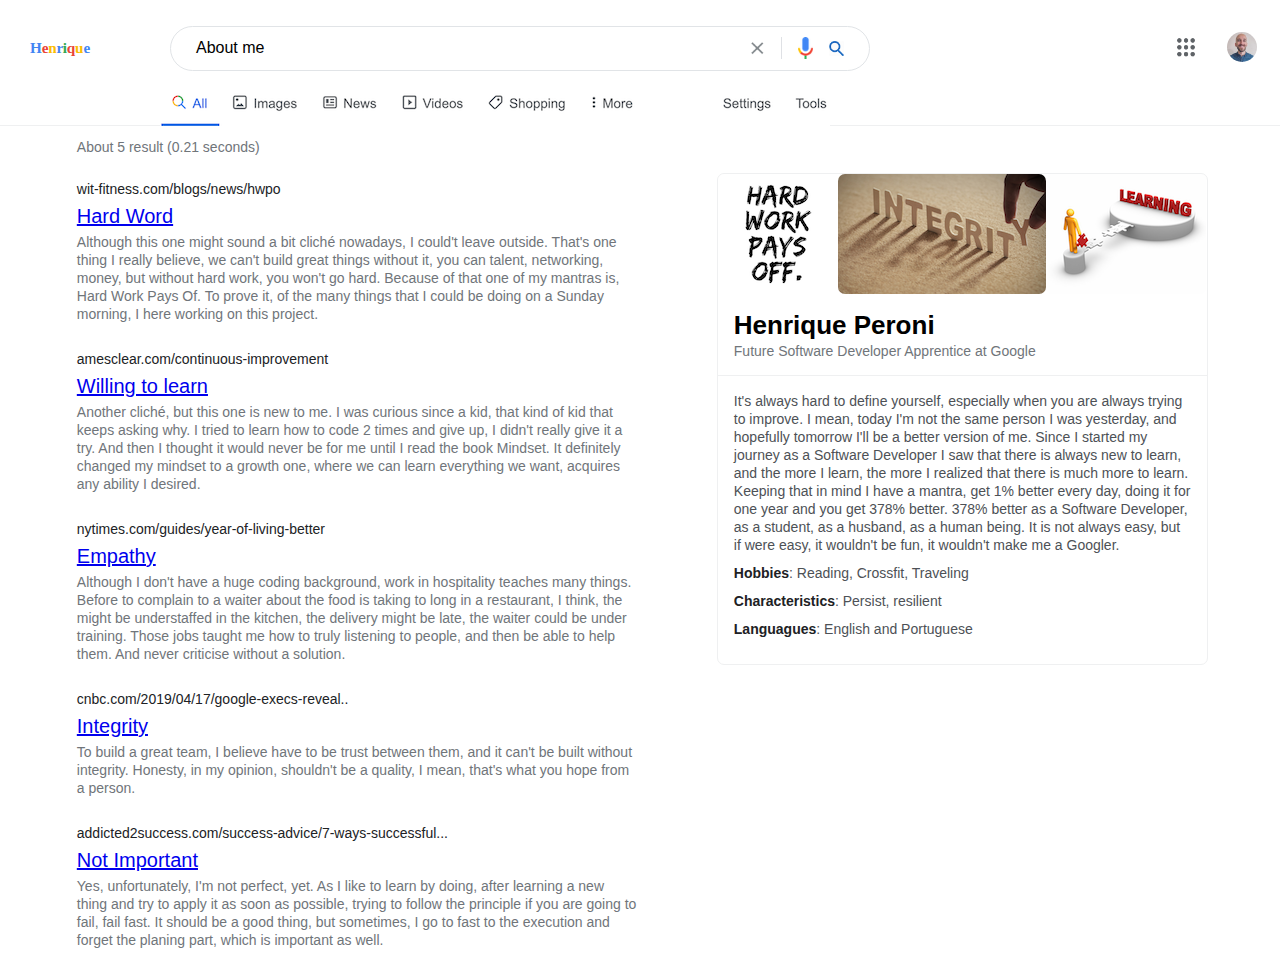
==== about.html @ b50f5744 "Create images.html and add initial content" ====
<!DOCTYPE html>
<html lang="en">
<head>
    <meta charset="UTF-8">
    <meta name="viewport" content="width=device-width, initial-scale=1.0">
    <meta http-equiv="X-UA-Compatible" content="ie=edge">
    <meta name="description" content="A website to show my coding abilities and creativity">
    <link rel="stylesheet" href="assets/css/style.css" type="text/css">
    <link rel="preconnect" href="https://fonts.gstatic.com">
    <link href="https://fonts.googleapis.com/css2?family=Roboto:wght@400;500;600;700&display=swap" rel="stylesheet">
    <link rel="stylesheet" href="https://cdnjs.cloudflare.com/ajax/libs/font-awesome/5.15.1/css/all.min.css"  integrity="sha512-+4zCK9k+qNFUR5X+cKL9EIR+ZOhtIloNl9GIKS57V1MyNsYpYcUrUeQc9vNfzsWfV28IaLL3i96P9sdNyeRssA==" crossorigin="anonymous" type="text/css" />
    <title>Google CV</title>
</head>
<body>

    <header>

        <!-- Navbar displayed in large screens -->
        <div class="container-navbar display-none-s">
            <a href="index.html">
                <h3>
                    <span class="blue-letter">H</span>
                    <span class="red-letter">e</span>
                    <span class="yellow-letter">n</span>
                    <span class="blue-letter">r</span>
                    <span class="green-letter">i</span>
                    <span class="red-letter">q</span>
                    <span class="yellow-letter">u</span>
                    <span class="blue-letter">e</span>
                </h3>
            </a>
            <div class="fake-input">
                <p>About me</p>
                <div class="input-icons">
                    <img src="assets/media/clear.png" alt="Clear icon">
                    <img class="bar" src="assets/media/bar.png" alt="Bar icon">
                    <img src="assets/media/microphone.png" alt="Microphone icon">
                    <img src="assets/media/magnifying.glass.png" alt="Magnifying glass icon">
                </div>
            </div>
            <ul>
                <li class="image-list"><a><img class="app-image" src="assets/media/apps.png" alt="Apps icon"></a></li>
                <li class="image-list"><a><img class="profile-image" src="assets/media/profile.png" alt="Profile picture"></a></li>
            </ul>
        </div>

        <!-- Navbar displayed in small screens -->
        <div class="container-navbar display-none-m">
            <div class="burguer">
                <div></div>
                <div></div>
                <div></div>
            </div>
            <a href="index.html">
                <h3>
                    <span class="blue-letter">H</span>
                    <span class="red-letter">e</span>
                    <span class="yellow-letter">n</span>
                    <span class="blue-letter">r</span>
                    <span class="green-letter">i</span>
                    <span class="red-letter">q</span>
                    <span class="yellow-letter">u</span>
                    <span class="blue-letter">e</span>
                </h3>
            </a>
            <ul>
                <li class="image-list display-none-s"><a><img class="app-image display-none-s" src="assets/media/apps.png" alt="Apps icon"></a></li>
                <li class="image-list"><a><img class="profile-image" src="assets/media/profile.png" alt="Profile picture"></a></li>
            </ul>

            <div class="fake-input display-none-s">
                <p>About me</p>
                <div class="input-icons">
                    <img src="assets/media/clear.png" alt="Clear icon">
                    <img class="bar" src="assets/media/bar.png" alt="Bar icon">
                    <img src="assets/media/microphone.png" alt="Microphone icon">
                    <img src="assets/media/magnifying.glass.png" alt="Magnifying glass icon">
                </div>
            </div>
        </div>

        <!-- Navbar displayed in small screens -->
        <div class="fake-input display-none-m">
            <div class="input-icons">
                <img src="assets/media/magnifying.glass.png" alt="Magnifying glass icon">
                <p>About me</p>
            </div>
            <div class="input-icons">
                <img src="assets/media/clear.png" alt="Clear icon">
            </div>
        </div>

        <div class="ruler">
            <img class="display-none-s" src="assets/media/results-option.png" alt="">
            <div class="search-items display-none-m">
                <p>All</p>
                <p>Shopping</p>
                <p>Maps</p>
                <p>Images</p>
                <p>Videos</p>
                <p>News</p>
            </div>
        </div>

        <!-- Side navbar small screens -->
        <div class="slider">
            <nav class="navbar">
                <ul>
                    <li>
                        <a href="index.html">
                            <h3>
                                <span class="blue-letter">H</span>
                                <span class="red-letter">e</span>
                                <span class="yellow-letter">n</span>
                                <span class="blue-letter">r</span>
                                <span class="green-letter">i</span>
                                <span class="red-letter">q</span>
                                <span class="yellow-letter">u</span>
                                <span class="blue-letter">e</span>
                            </h3>
                    </a>
                    </li>
                    <li>
                        <button>
                            <img class="google-icon" src="assets/media/icons/google-icon.svg" alt="Profile Image">
                            Get the app</button>
                    </li>
                    <li><a href="index.html"><i class="fas fa-home"></i>Home</a></li>
                    <li><a href="https://myactivity.google.com/item?utm_source=google&hl=en-IE&sa=X&ved=0ahUKEwi1rImujOzuAhUAQhUIHfltCUoQsLsECAY&pli=1&restrict=search"><i class="fas fa-history"></i>Search History</a></li>
                    <li><a href="https://www.google.com/save?hl=en-IE&sa=X&ved=0ahUKEwi1rImujOzuAhUAQhUIHfltCUoQnpcCCAc"><i class="fas fa-bookmark"></i>Collections</a></li>
                    <li><a href="https://www.google.com/preferences?hl=en-IE&sa=X&ved=0ahUKEwiiy6bXqezuAhUIUhUIHQnzAp0Qn5cCCAg"><i class="fas fa-cog"></i>Settings</a></li>
                    <li><a href="https://myactivity.google.com/privacyadvisor/search?utm_source=googlemenu&sa=X&ved=0ahUKEwiiy6bXqezuAhUIUhUIHQnzAp0Qp9gDCAk&pli=1"><i class="fas fa-user-shield"></i>Your data in Search</a></li>
                    <li><a href="https://www.google.com/safesearch?hl=en-IE&prev=https://www.google.com/&sa=X&ved=0ahUKEwjfjILjqezuAhVSRxUIHUwzCxQQkqkxCAo"><i class="fas fa-eye-slash"></i>Hide explicit results</a></li>
                    <li><a href="https://www.google.com/search/howsearchworks/"><i class="fas fa-search"></i>How Search workd</a></li>
                    <li><a href="https://support.google.com/websearch/?visit_id=637490039293134150-1014534305&hl=en-IE&rd=2#topic=3378866"><i class="fas fa-question-circle"></i>Help</a></li>
                    <li><i class="fas fa-exclamation-circle"></i><a href="mailto:henrique.peeroni@gmail.com?subject=Feedback about Google-CV website">Send feedback</a></li>
                </ul>
            </nav>
        </div>
    </header>

    <section class="search-results">
        <p class="display-none-s">About 5 result (0.21 seconds)</p>

        <div class="container-results">
            <div>
                <div class="results-intro display-none-m">
                    <h2>Henrique Peroni</h2>
                    <h4>Future Software Developer Apprentice at Google</h4>
                </div>
                <div class="results-list">
                    <div>
                        <h4>wit-fitness.com/blogs/news/hwpo</h4>
                        <h3><a href="https://www.wit-fitness.com/blogs/news/hwpo-mat-fraser-college-mindset-became-mantra" target="_blank">Hard Word</a></h3>
                        <p>Although this one might sound a bit cliché nowadays, I could't leave outside. That's one thing I really believe, we can't build great things
                            without it, you can talent, networking, money, but without hard work, you won't go hard. Because of that one of
                            my mantras is, Hard Work Pays Of. To prove it, of the many things that I could be doing on a Sunday morning, I
                            here working on this project.</p>
                    </div>
                </div>
                <div class="results-list">
                    <div>
                        <h4>amesclear.com/continuous-improvement</h4>
                        <h3><a href="https://jamesclear.com/continuous-improvement" target="_blank">Willing to learn</a></h3>
                        <p>Another cliché, but this one is new to me. I was curious since a kid, that kind of kid that keeps asking why. I
                            tried to learn how to code 2 times and give up, I didn't really give it a try. And then I thought it would never
                            be for me until I read the book Mindset. It definitely changed my mindset to a growth one, where we can learn
                            everything we want, acquires any ability I desired.</p>
                    </div>
                </div>
                <div class="results-list">
                    <div>
                        <h4>nytimes.com/guides/year-of-living-better</h4>
                        <h3><a href="https://www.nytimes.com/guides/year-of-living-better/how-to-be-more-empathetic" target="_blank">Empathy</a></h3>
                        <p>Although I don't have a huge coding background, work in hospitality teaches many things. Before to complain to a
                            waiter about the food is taking to long in a restaurant, I think, the might be understaffed in the kitchen, the
                            delivery might be late, the waiter could be under training. Those jobs taught me how to truly listening to
                            people, and then be able to help them. And never criticise without a solution.</p>
                    </div>
                </div>
                <div class="results-list">
                    <div>
                        <h4>cnbc.com/2019/04/17/google-execs-reveal..</h4>
                        <h3><a href="https://www.cnbc.com/2019/04/17/google-execs-reveal-secrets-to-success-from-ceo-coach-bill-campbell.html" target="_blank">Integrity</a></h3>
                        <p>To build a great team, I believe have to be trust between them, and it can't be built without integrity. Honesty,
                            in my opinion, shouldn't be a quality, I mean, that's what you hope from a person.</p>
                    </div>
                </div>
                <div class="results-list">
                    <div>
                        <h4>addicted2success.com/success-advice/7-ways-successful...</h4>
                        <h3><a href="https://addicted2success.com/success-advice/7-ways-successful-people-deal-with-their-weaknesses/" target="_blank">Not Important</a></h3>
                        <p>Yes, unfortunately, I'm not perfect, yet. As I like to learn by doing, after learning a new thing and try to
                            apply it as soon as possible, trying to follow the principle if you are going to fail, fail fast. It should be a
                            good thing, but sometimes, I go to fast to the execution and forget the planing part, which is important as
                            well.</p>
                    </div>
                </div>
            </div>

            <div class="results-box display-none-s">
                <div class="results-header">
                    <div class="results-images">
                        <img class="display-none-lg" src="assets/media/hard-work.png" alt="Image with the saying 'Hard work pays off'">    
                        <img src="assets/media/integrety.png" alt="Image with integrety word">    
                        <img src="assets/media/learning.png" alt="Image with learning word">    
                    </div>
                    <div class="results-intro">
                        <h2>Henrique Peroni</h2>
                        <h4>Future Software Developer Apprentice at Google</h4>
                    </div>
                    <div class="results-main display-none-s">
                    <p>It's always hard to define yourself, especially when you are always trying to improve. I mean, today I'm not the same
                        person I was yesterday, and hopefully tomorrow I'll be a better version of me. Since I started my journey as a
                        Software Developer I saw that there is always new to learn, and the more I learn, the more I realized that there is
                        much more to learn. Keeping that in mind I have a mantra, get 1% better every day, doing it for one year and you get
                        378% better. 378% better as a Software Developer, as a student, as a husband, as a human being. It is not always
                        easy, but if were easy, it wouldn't be fun, it wouldn't make me a Googler.
                    </p>
                    <p><strong>Hobbies</strong>: Reading, Crossfit, Traveling</p>
                    <p><strong>Characteristics</strong>: Persist, resilient</p>
                    <p><strong>Languagues</strong>: English and Portuguese</p>
                </div>
                </div>
            </div>
        </div>
    </section>

    <div class="modal-container">
        <div class="modal-icons move-modal">
            <!-- All the icons were took from https://www.flaticon.com/packs/google-2?k=1613335533292 -->
            <div>
                <img class="profile-image app-image" src="assets/media/profile.png" alt="Profile Image">
                <p>Account</p>
            </div>
            <div>
                <img src="assets/media/icons/search.svg" alt="Search Icon">
                <p>Search</p>
            </div>
            <div>
                <img src="assets/media/icons/business.svg" alt="Business Icon">
                <p>Business</p>
            </div>
            <div>
                <img src="assets/media/icons/maps.svg" alt="Maps Icon">
                <p>Maps</p>
            </div>
            <div>
                <img src="assets/media/icons/youtube.svg" alt="YouTube Icon">
                <p>YouTube</p>
            </div>
            <div>
                <img src="assets/media/icons/adwords.svg" alt="Adwords Icon">
                <p>Adwords</p>
            </div>
            <div>
                <img src="assets/media/icons/news.svg" alt="News Icon">
                <p>News</p>
            </div>
            <div>
                <img src="assets/media/icons/gmail.svg" alt="Gmail Icon">
                <p>Gmail</p>
            </div>
            <div>
                <img src="assets/media/icons/sheets.svg" alt="Sheets Icon">
                <p>Sheets</p>
            </div>
            <div>
                <img src="assets/media/icons/account.svg" alt="Contacts Icon">
                <p>Contacts</p>
            </div>
            <div>
                <img src="assets/media/icons/drive.svg" alt="Drive Icon">
                <p>Drive</p>
            </div>
            <div>
                <img src="assets/media/icons/calendar.svg" alt="Calender Icon">
                <p>Calender</p>
            </div>
            <div>
                <img src="assets/media/icons/translate.svg" alt="Translate Icon">
                <p>Translate</p>
            </div>
            <div>
                <img src="assets/media/icons/photos.svg" alt="Photos Icon">
                <p>Photos</p>
            </div>
            <div>
                <img src="assets/media/icons/slides.svg" alt="Slides Icon">
                <p>Slides</p>
            </div>
        </div>   
    </div>

     <script src="assets/js/script.js"></script>
    
</body>
</html>
---- assets/css/style.css ----
* {
    margin: 0;
    padding: 0;
    box-sizing: border-box;
}

body {
    font-family: arial, sans-serif;
}

/*------ NAVBAR ------*/

.container-navbar {
    display: flex;
    justify-content: flex-end;
    align-items: center;
}

.container-navbar ul {
    display: flex;
    margin: 10px;
}

.container-navbar li {
    list-style: none;
    margin: 8px;
    display: flex;
    align-items: center;
}

.container-navbar a {
    text-decoration: none;
    font-family: 'Roboto', sans-serif;
    font-size: 13px;
    color: rgba(0,0,0,0.87);
}

.app-image {
    width: 20px;
    height: 20px;
    margin: 0 auto;
}

.profile-image {
    width: 30px;
    height: 30px;
    border-radius: 50%;
}

.container-navbar a:hover {
    text-decoration: underline;
}

.image-list,
.footer-container li {
    list-style: none;
    width: 40px;
    height: 40px;
    margin: 0 5px;
    display: flex;
    justify-content: center;
    align-items: center;
}

.image-list:hover,
.footer-container li:hover {
    background: rgba(129, 126, 126, 0.1);
    border-radius: 50%;
    cursor: pointer;
}

/*------ NAME SECTION ------*/
/* .container-greeting {
    position: relative;
    width: 100vw;
    height: 100vh;
} */

.gretting {
    position: absolute;
    left: 50%;
    top: 40%;
    transform: translate(-50%, -40%);
}

.gretting h1 {
    width: fit-content;
    margin: 0 auto;
}

.gretting h2 {
    color: #5d5d5d;
    padding-left: 7px;
}

.gretting h1 span {
     letter-spacing: -11px;
     font-size: 6rem;
     font-family: Futura;
     font-weight: 300;
}

.blue-letter {
    color: #4285f3;
}

.red-letter {
    color: #ea4435;
}

.yellow-letter {
    color: #fbbd04;
}

.green-letter {
    color: #33a852;
}

.container-buttons {
    margin: 10px;
    display: flex;
    justify-content: center;
}

.container-buttons a {
    display: flex;
    justify-content: center;
    font-family: arial,sans-serif;
    font-size: 14px;
    background-color: #f8f9fa;
    color: #3c4043;
    margin: 5px;
    padding: 10px 15px;
    border: 1px solid #f8f9fa;
    border-radius: 5px;
    min-width: 95px;
    outline: none;
    text-decoration: none;
    cursor: pointer;
}

.container-buttons a:hover {
    border: 1px solid #d8d8d8;
    box-shadow: 0px 1px 2px 0px rgba(0,0,0,0.1)
}

/*------ FOOTER ------*/

footer {
    position: fixed;
    bottom: 0;
    background: #f2f2f2;
    height: 45px;
    width: 100%;
}

.footer-container {
    display: flex;
    justify-content: space-between;
    align-items: center;
    height: 100%;
    padding: 0 30px;
}

.footer-container p {
    color: #767676;
    font-size: 15px;
    font-weight: 300;
}

.footer-container ul {
    display: flex;
}

.footer-container li {
    list-style: none;
    width: 40px;
    height: 40px;
    display: flex;
    justify-content: center;
    align-items: center;
}

.footer-container a {
    text-decoration: none;
    font-size: 25px;
    color: #3c4043;
    margin: 5px;
}

/*------------ PORTFOLIO PAGE ------------*/
/*------ NAVBAR ------*/

header {
    margin-top: 10px;
}

.container-navbar > a {
     letter-spacing: -2px;
     font-family: Futura;
     position: absolute;
     left: 30px;
     text-decoration: none !important;
}

.fake-input {
    display: flex;
    justify-content: space-between;
    align-items: center;
    position: absolute;
    left: 170px;
    width: 700px;
    height: 45px;
    border: 1px solid #e1e4e7;
    border-radius: 25px;
}

.fake-input:hover {
    box-shadow: 0px 2px 5px 0px rgb(0 0 0 / 10%);
}

.fake-input p {
    padding-left: 25px;
}

.fake-input img {
    width: 15px;
    cursor: pointer;
}

.input-icons {
    display: flex;
    align-items: center;
    padding-right: 25px;
}

.input-icons * {
    margin-left: 16px;
}

.input-icons i {
    color: #80868a;
    font-size: 20px;
}

.bar {
    width: 1px !important;
    height: 22px;
}

.ruler {
    margin-bottom: -5px;
    border-bottom: 0.1em solid #eff0f1;
}

.ruler img {
    padding-left: 160px;
    margin-bottom: -5px;
}

/* Navbar small screens */
.navbar {
    height: 100vh;
    width: 280px;
    background: #fff;
}

.slider {
    width: 100vw;
    height: 100vh;
    background-color: rgba(0,0,0,0.40);
    position: fixed;
    top: 0;
    left: 0;
    transform: translateX(-100%);
    z-index: 20;
    transition: transform 0.5s ease-in;
}

.nav-active {
    transform: translateX(0%);
}

.navbar h3 {
    letter-spacing: -2px;
    font-size: 1.3rem;
}

.navbar button {
    color: #fff;
    background: #1d72e7;
    height: 36px;
    width: 210px;
    border: none;
    border-radius: 24px;
    position: relative;
}

.google-icon {
    width: 24px;
    height: 24px;
    padding: 4px;
    background: #fff;
    border-radius: 50%;
    left: 5px;
    top: 50%;
    transform: translatey(-50%);
    position: absolute;
}

.navbar li {
    font-family: 'Roboto', sans-serif;
    font-size: 14px;
    color: #757575;
    padding: 12px;
}

.navbar li a {
    text-decoration: none;
    color: #757575;
}

.navbar i {
    font-size: 16px;
    padding-right: 17px;
}



/*------ PORTFOLIO RESULTS ------*/
.container-results {
    display: flex;
}

.search-results {
    padding-left: 180px;
}

.search-results > p {
    font-size: 14px;
    color: #70757a;
    padding: 18px 0;
}

.results-list {
    margin-bottom: 20px;
}

.results-list h4 {
    font-size: 14px;
    font-weight: 400;
    color: #202225;
    padding: 8px 0;
}

.results-list h3 {
    font-size: 20px;
    font-weight: 400;
    padding: 0;
}

.results-list p {
    color: #70757a;
    font-size: 14px;
    line-height: 18px;
    max-width: 560px;
    padding-top: 5px;
}
.results-box {
    width: 491px;
    height: fit-content;
    margin-left: 80px;
    border: 0.1em solid #eff0f1;
    border-radius: 7px;
}

.results-images {
    display: flex;
}

.results-images img{
    border-radius: 7px;
    max-width: 208px;
    object-fit: cover;
}

.results-intro  {
    padding: 16px;
    border-bottom: 0.1em solid #eff0f1;
}

.results-intro h2 {
    font-size: 26px;
    font-family: 'Open Sans', sans-serif;
    padding-bottom: 2px;
}

.results-intro h4 {
    font-size: 14px;
    font-weight: normal;
    color: #70757a;
}

.results-main {
    padding: 16px;
}

.results-main p {
    font-size: 14px;
    font-weight: normal;
    color: #4d5156;
    padding-bottom: 10px;
    line-height: 18px;
}

.results-main p strong {
    color: #202124;
}

/*------ MODAL ------*/
.modal-container {
    position: fixed;
    top: 0;
    left: 0;
    width: 100vw;
    height: 100vh;
    background: transparent;
    display: none;
}

.modal-container.show-modal {
    display: flex;
}

.modal-icons {
    width: 305px;
    height: 390px;
    background: #fff;
    border-radius: 7px;
    box-shadow: 0px 1px 4px 2px rgb(0 0 0 / 30%);
    position: absolute;
    right: 15px;
    top: 55px;
    display: flex;
    flex-wrap: wrap;
    overflow-y: scroll;
    z-index: 5;
}

.modal-icons div {
    width: 80px;
    height: 80px;
    margin: 8px;
    display: grid;
    justify-content: center;
    align-items: center;
    cursor: pointer;
}

.modal-icons div:hover {
    background: #E8F0FE;
    border-radius: 10px;
}

.modal-icons img {
    width: 30px;
    height: 30px;
    margin: 0 auto;
}

.modal-icons p {
    font-family: "Roboto", sans-serif;
    font-size: 14px;
    color: #202124;
    margin: 0 auto;
}

.move-modal {
    margin: 10px 10px 0 0;
}


/*------ MEDIA QUERIES ------*/

@media screen and (min-width: 992px) {
    .display-none-m {
        display: none;
    }
}

@media screen and (max-width: 1320px) {
    .search-results {
        padding-left: 6%;
    }

}


@media screen and (max-width: 1200px) {
    .display-none-lg {
        display: none;
    }

    .search-results {
        padding-left: 2%;
    }

    .results-box {
        width: 403px;
        margin-left: 5%
    }

}

@media screen and (max-width: 992px) {
    .display-none-s {
        display: none;
    }

    .burguer {
        display: block;
        position: absolute;
        left: 15px;
        z-index: 9;
    }

    .burguer div {
        width: 17px;
        height: 2px;
        background-color: #707579;
        margin: 3px;
    }

    .container-navbar ul {
        margin: 5px 0;
    }
    .gretting h1 span {
        letter-spacing: -9px;
        font-size: 3.5rem;
    }

    .gretting h2 {
        padding-left: 14px;
        font-size: 20px;
    }

    .container-navbar > a {
        left: 50%;
        transform: translateX(-50%);
    }

    .fake-input {
        position: unset;
        width: 95%;
        margin: 0 auto;
        margin-bottom: 15px;
        box-shadow: 0px 2px 5px 0px rgb(0 0 0 / 10%);
    }

    .fake-input p {
        padding-left: 0;
    }

    .search-results {
        padding: 0;
    }

    .results-list {
        padding: 0 8px;
    }

    .search-items {
        font-family: 'Roboto', sans-serif;
        font-size: 14px;
        color: #757575;
        display: flex;
        justify-content: space-between;
        padding: 5px;
    }

    .search-items :first-child {
        color: #000;
        font-weight: 500;
        border-bottom: 2px solid #000;
    }

    .ruler {
        border-bottom: 5px solid #f0f3f4;
    }

    .results-intro {
        border-bottom: 5px solid #f0f3f4;
        width: 100vw;  
    }

    .input-icons {
        padding-right: 15px;
    }


}
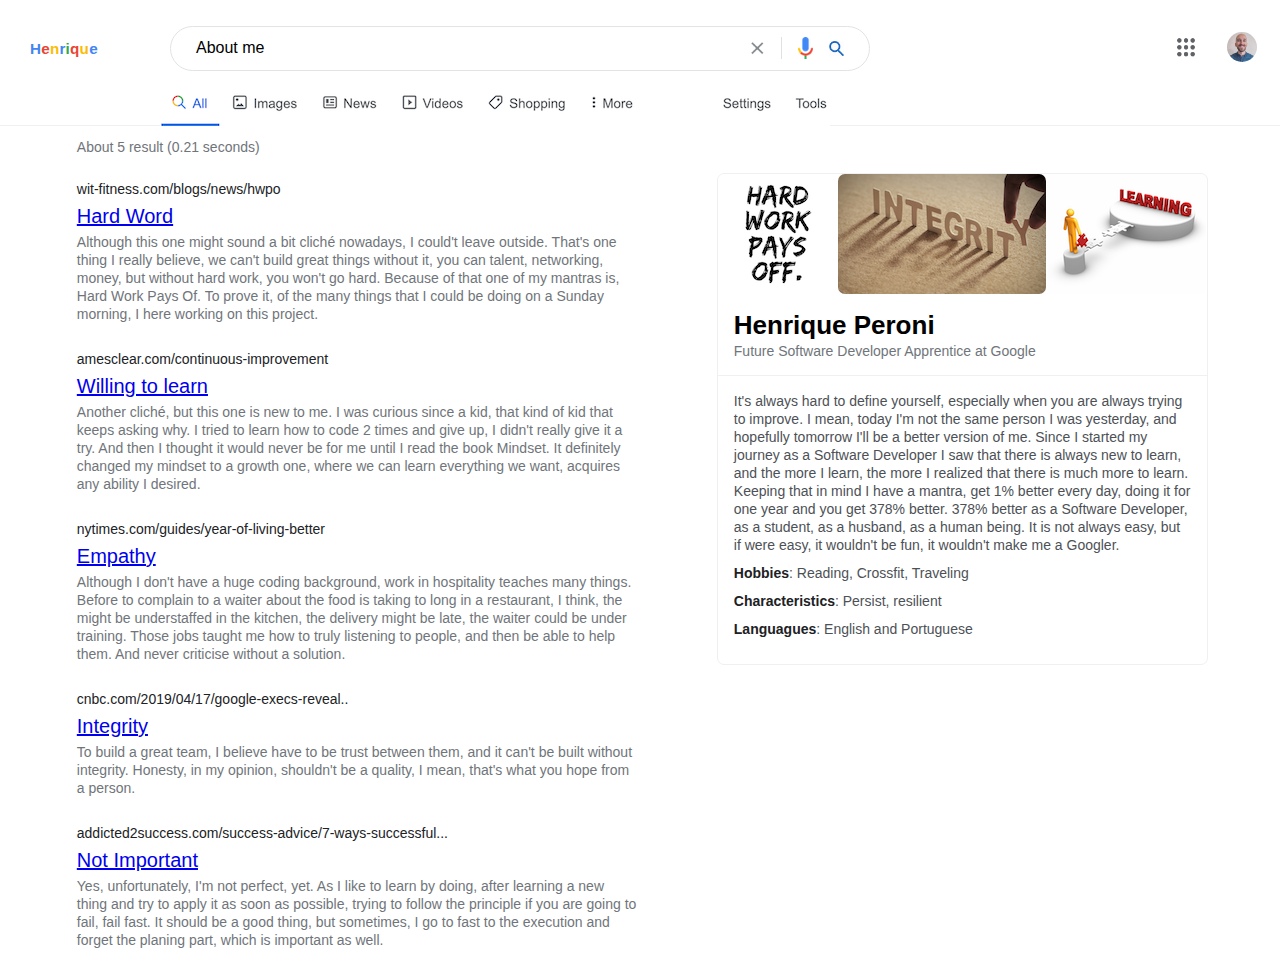
==== commit 4edbdfef: "Add modal to images page" ====
--- a/about.html
+++ b/about.html
@@ -1,298 +1,325 @@
 <!DOCTYPE html>
 <html lang="en">
-<head>
-    <meta charset="UTF-8">
-    <meta name="viewport" content="width=device-width, initial-scale=1.0">
-    <meta http-equiv="X-UA-Compatible" content="ie=edge">
-    <meta name="description" content="A website to show my coding abilities and creativity">
-    <link rel="stylesheet" href="assets/css/style.css" type="text/css">
-    <link rel="preconnect" href="https://fonts.gstatic.com">
-    <link href="https://fonts.googleapis.com/css2?family=Roboto:wght@400;500;600;700&display=swap" rel="stylesheet">
-    <link rel="stylesheet" href="https://cdnjs.cloudflare.com/ajax/libs/font-awesome/5.15.1/css/all.min.css"  integrity="sha512-+4zCK9k+qNFUR5X+cKL9EIR+ZOhtIloNl9GIKS57V1MyNsYpYcUrUeQc9vNfzsWfV28IaLL3i96P9sdNyeRssA==" crossorigin="anonymous" type="text/css" />
-    <title>Google CV</title>
-</head>
-<body>
-
-    <header>
-
-        <!-- Navbar displayed in large screens -->
-        <div class="container-navbar display-none-s">
-            <a href="index.html">
-                <h3>
-                    <span class="blue-letter">H</span>
-                    <span class="red-letter">e</span>
-                    <span class="yellow-letter">n</span>
-                    <span class="blue-letter">r</span>
-                    <span class="green-letter">i</span>
-                    <span class="red-letter">q</span>
-                    <span class="yellow-letter">u</span>
-                    <span class="blue-letter">e</span>
-                </h3>
-            </a>
-            <div class="fake-input">
-                <p>About me</p>
+    <head>
+        <meta charset="UTF-8" />
+        <meta name="viewport" content="width=device-width, initial-scale=1.0" />
+        <meta http-equiv="X-UA-Compatible" content="ie=edge" />
+        <meta name="description" content="A website to show my coding abilities, creativity and desire to work on Google" />
+        <link rel="stylesheet" href="assets/css/style.css" type="text/css" />
+        <link rel="preconnect" href="https://fonts.gstatic.com" />
+        <link href="https://fonts.googleapis.com/css2?family=Roboto:wght@400;500;600;700&display=swap" rel="stylesheet" />
+        <link
+            rel="stylesheet"
+            href="https://cdnjs.cloudflare.com/ajax/libs/font-awesome/5.15.1/css/all.min.css"
+            integrity="sha512-+4zCK9k+qNFUR5X+cKL9EIR+ZOhtIloNl9GIKS57V1MyNsYpYcUrUeQc9vNfzsWfV28IaLL3i96P9sdNyeRssA=="
+            crossorigin="anonymous"
+            type="text/css"
+        />
+        <title>Google CV</title>
+    </head>
+    <body>
+        <header>
+            <!-- Navbar displayed in large screens -->
+            <div class="container-navbar display-none-s">
+                <a href="index.html">
+                    <h3>
+                        <span class="blue-letter">H</span>
+                        <span class="red-letter">e</span>
+                        <span class="yellow-letter">n</span>
+                        <span class="blue-letter">r</span>
+                        <span class="green-letter">i</span>
+                        <span class="red-letter">q</span>
+                        <span class="yellow-letter">u</span>
+                        <span class="blue-letter">e</span>
+                    </h3>
+                </a>
+                <div class="fake-input">
+                    <p>About me</p>
+                    <div class="input-icons">
+                        <img src="assets/media/clear.png" alt="Clear icon" />
+                        <img class="bar" src="assets/media/bar.png" alt="Bar icon" />
+                        <img src="assets/media/microphone.png" alt="Microphone icon" />
+                        <img src="assets/media/magnifying.glass.png" alt="Magnifying glass icon" />
+                    </div>
+                </div>
+                <ul>
+                    <li class="image-list">
+                        <a><img class="app-image" src="assets/media/apps.png" alt="Apps icon" /></a>
+                    </li>
+                    <li class="image-list">
+                        <a><img class="profile-image" src="assets/media/profile.png" alt="Profile picture" /></a>
+                    </li>
+                </ul>
+            </div>
+
+            <!-- Navbar displayed in small screens -->
+            <div class="container-navbar display-none-m">
+                <div class="burguer">
+                    <div></div>
+                    <div></div>
+                    <div></div>
+                </div>
+                <a href="index.html">
+                    <h3>
+                        <span class="blue-letter">H</span>
+                        <span class="red-letter">e</span>
+                        <span class="yellow-letter">n</span>
+                        <span class="blue-letter">r</span>
+                        <span class="green-letter">i</span>
+                        <span class="red-letter">q</span>
+                        <span class="yellow-letter">u</span>
+                        <span class="blue-letter">e</span>
+                    </h3>
+                </a>
+                <ul>
+                    <li class="image-list display-none-s">
+                        <a><img class="app-image display-none-s" src="assets/media/apps.png" alt="Apps icon" /></a>
+                    </li>
+                    <li class="image-list">
+                        <a><img class="profile-image" src="assets/media/profile.png" alt="Profile picture" /></a>
+                    </li>
+                </ul>
+
+                <div class="fake-input display-none-s">
+                    <p>About me</p>
+                    <div class="input-icons">
+                        <img src="assets/media/clear.png" alt="Clear icon" />
+                        <img class="bar" src="assets/media/bar.png" alt="Bar icon" />
+                        <img src="assets/media/microphone.png" alt="Microphone icon" />
+                        <img src="assets/media/magnifying.glass.png" alt="Magnifying glass icon" />
+                    </div>
+                </div>
+            </div>
+
+            <!-- Navbar displayed in small screens -->
+            <div class="fake-input display-none-m">
                 <div class="input-icons">
-                    <img src="assets/media/clear.png" alt="Clear icon">
-                    <img class="bar" src="assets/media/bar.png" alt="Bar icon">
-                    <img src="assets/media/microphone.png" alt="Microphone icon">
-                    <img src="assets/media/magnifying.glass.png" alt="Magnifying glass icon">
-                </div>
-            </div>
-            <ul>
-                <li class="image-list"><a><img class="app-image" src="assets/media/apps.png" alt="Apps icon"></a></li>
-                <li class="image-list"><a><img class="profile-image" src="assets/media/profile.png" alt="Profile picture"></a></li>
-            </ul>
-        </div>
-
-        <!-- Navbar displayed in small screens -->
-        <div class="container-navbar display-none-m">
-            <div class="burguer">
-                <div></div>
-                <div></div>
-                <div></div>
-            </div>
-            <a href="index.html">
-                <h3>
-                    <span class="blue-letter">H</span>
-                    <span class="red-letter">e</span>
-                    <span class="yellow-letter">n</span>
-                    <span class="blue-letter">r</span>
-                    <span class="green-letter">i</span>
-                    <span class="red-letter">q</span>
-                    <span class="yellow-letter">u</span>
-                    <span class="blue-letter">e</span>
-                </h3>
-            </a>
-            <ul>
-                <li class="image-list display-none-s"><a><img class="app-image display-none-s" src="assets/media/apps.png" alt="Apps icon"></a></li>
-                <li class="image-list"><a><img class="profile-image" src="assets/media/profile.png" alt="Profile picture"></a></li>
-            </ul>
-
-            <div class="fake-input display-none-s">
-                <p>About me</p>
+                    <img src="assets/media/magnifying.glass.png" alt="Magnifying glass icon" />
+                    <p>About me</p>
+                </div>
                 <div class="input-icons">
-                    <img src="assets/media/clear.png" alt="Clear icon">
-                    <img class="bar" src="assets/media/bar.png" alt="Bar icon">
-                    <img src="assets/media/microphone.png" alt="Microphone icon">
-                    <img src="assets/media/magnifying.glass.png" alt="Magnifying glass icon">
-                </div>
-            </div>
-        </div>
-
-        <!-- Navbar displayed in small screens -->
-        <div class="fake-input display-none-m">
-            <div class="input-icons">
-                <img src="assets/media/magnifying.glass.png" alt="Magnifying glass icon">
-                <p>About me</p>
-            </div>
-            <div class="input-icons">
-                <img src="assets/media/clear.png" alt="Clear icon">
-            </div>
-        </div>
-
-        <div class="ruler">
-            <img class="display-none-s" src="assets/media/results-option.png" alt="">
-            <div class="search-items display-none-m">
-                <p>All</p>
-                <p>Shopping</p>
-                <p>Maps</p>
-                <p>Images</p>
-                <p>Videos</p>
-                <p>News</p>
-            </div>
-        </div>
-
-        <!-- Side navbar small screens -->
-        <div class="slider">
-            <nav class="navbar">
-                <ul>
-                    <li>
-                        <a href="index.html">
-                            <h3>
-                                <span class="blue-letter">H</span>
-                                <span class="red-letter">e</span>
-                                <span class="yellow-letter">n</span>
-                                <span class="blue-letter">r</span>
-                                <span class="green-letter">i</span>
-                                <span class="red-letter">q</span>
-                                <span class="yellow-letter">u</span>
-                                <span class="blue-letter">e</span>
-                            </h3>
-                    </a>
-                    </li>
-                    <li>
-                        <button>
-                            <img class="google-icon" src="assets/media/icons/google-icon.svg" alt="Profile Image">
-                            Get the app</button>
-                    </li>
-                    <li><a href="index.html"><i class="fas fa-home"></i>Home</a></li>
-                    <li><a href="https://myactivity.google.com/item?utm_source=google&hl=en-IE&sa=X&ved=0ahUKEwi1rImujOzuAhUAQhUIHfltCUoQsLsECAY&pli=1&restrict=search"><i class="fas fa-history"></i>Search History</a></li>
-                    <li><a href="https://www.google.com/save?hl=en-IE&sa=X&ved=0ahUKEwi1rImujOzuAhUAQhUIHfltCUoQnpcCCAc"><i class="fas fa-bookmark"></i>Collections</a></li>
-                    <li><a href="https://www.google.com/preferences?hl=en-IE&sa=X&ved=0ahUKEwiiy6bXqezuAhUIUhUIHQnzAp0Qn5cCCAg"><i class="fas fa-cog"></i>Settings</a></li>
-                    <li><a href="https://myactivity.google.com/privacyadvisor/search?utm_source=googlemenu&sa=X&ved=0ahUKEwiiy6bXqezuAhUIUhUIHQnzAp0Qp9gDCAk&pli=1"><i class="fas fa-user-shield"></i>Your data in Search</a></li>
-                    <li><a href="https://www.google.com/safesearch?hl=en-IE&prev=https://www.google.com/&sa=X&ved=0ahUKEwjfjILjqezuAhVSRxUIHUwzCxQQkqkxCAo"><i class="fas fa-eye-slash"></i>Hide explicit results</a></li>
-                    <li><a href="https://www.google.com/search/howsearchworks/"><i class="fas fa-search"></i>How Search workd</a></li>
-                    <li><a href="https://support.google.com/websearch/?visit_id=637490039293134150-1014534305&hl=en-IE&rd=2#topic=3378866"><i class="fas fa-question-circle"></i>Help</a></li>
-                    <li><i class="fas fa-exclamation-circle"></i><a href="mailto:henrique.peeroni@gmail.com?subject=Feedback about Google-CV website">Send feedback</a></li>
-                </ul>
-            </nav>
-        </div>
-    </header>
-
-    <section class="search-results">
-        <p class="display-none-s">About 5 result (0.21 seconds)</p>
-
-        <div class="container-results">
-            <div>
-                <div class="results-intro display-none-m">
-                    <h2>Henrique Peroni</h2>
-                    <h4>Future Software Developer Apprentice at Google</h4>
-                </div>
-                <div class="results-list">
-                    <div>
-                        <h4>wit-fitness.com/blogs/news/hwpo</h4>
-                        <h3><a href="https://www.wit-fitness.com/blogs/news/hwpo-mat-fraser-college-mindset-became-mantra" target="_blank">Hard Word</a></h3>
-                        <p>Although this one might sound a bit cliché nowadays, I could't leave outside. That's one thing I really believe, we can't build great things
-                            without it, you can talent, networking, money, but without hard work, you won't go hard. Because of that one of
-                            my mantras is, Hard Work Pays Of. To prove it, of the many things that I could be doing on a Sunday morning, I
-                            here working on this project.</p>
-                    </div>
-                </div>
-                <div class="results-list">
-                    <div>
-                        <h4>amesclear.com/continuous-improvement</h4>
-                        <h3><a href="https://jamesclear.com/continuous-improvement" target="_blank">Willing to learn</a></h3>
-                        <p>Another cliché, but this one is new to me. I was curious since a kid, that kind of kid that keeps asking why. I
-                            tried to learn how to code 2 times and give up, I didn't really give it a try. And then I thought it would never
-                            be for me until I read the book Mindset. It definitely changed my mindset to a growth one, where we can learn
-                            everything we want, acquires any ability I desired.</p>
-                    </div>
-                </div>
-                <div class="results-list">
-                    <div>
-                        <h4>nytimes.com/guides/year-of-living-better</h4>
-                        <h3><a href="https://www.nytimes.com/guides/year-of-living-better/how-to-be-more-empathetic" target="_blank">Empathy</a></h3>
-                        <p>Although I don't have a huge coding background, work in hospitality teaches many things. Before to complain to a
-                            waiter about the food is taking to long in a restaurant, I think, the might be understaffed in the kitchen, the
-                            delivery might be late, the waiter could be under training. Those jobs taught me how to truly listening to
-                            people, and then be able to help them. And never criticise without a solution.</p>
-                    </div>
-                </div>
-                <div class="results-list">
-                    <div>
-                        <h4>cnbc.com/2019/04/17/google-execs-reveal..</h4>
-                        <h3><a href="https://www.cnbc.com/2019/04/17/google-execs-reveal-secrets-to-success-from-ceo-coach-bill-campbell.html" target="_blank">Integrity</a></h3>
-                        <p>To build a great team, I believe have to be trust between them, and it can't be built without integrity. Honesty,
-                            in my opinion, shouldn't be a quality, I mean, that's what you hope from a person.</p>
-                    </div>
-                </div>
-                <div class="results-list">
-                    <div>
-                        <h4>addicted2success.com/success-advice/7-ways-successful...</h4>
-                        <h3><a href="https://addicted2success.com/success-advice/7-ways-successful-people-deal-with-their-weaknesses/" target="_blank">Not Important</a></h3>
-                        <p>Yes, unfortunately, I'm not perfect, yet. As I like to learn by doing, after learning a new thing and try to
-                            apply it as soon as possible, trying to follow the principle if you are going to fail, fail fast. It should be a
-                            good thing, but sometimes, I go to fast to the execution and forget the planing part, which is important as
-                            well.</p>
-                    </div>
-                </div>
-            </div>
-
-            <div class="results-box display-none-s">
-                <div class="results-header">
-                    <div class="results-images">
-                        <img class="display-none-lg" src="assets/media/hard-work.png" alt="Image with the saying 'Hard work pays off'">    
-                        <img src="assets/media/integrety.png" alt="Image with integrety word">    
-                        <img src="assets/media/learning.png" alt="Image with learning word">    
-                    </div>
-                    <div class="results-intro">
+                    <img src="assets/media/clear.png" alt="Clear icon" />
+                </div>
+            </div>
+
+            <div class="ruler">
+                <img class="display-none-s" src="assets/media/results-option.png" alt="" />
+                <div class="search-items display-none-m">
+                    <p class="selected">All</p>
+                    <p>Images</p>
+                    <p>Shopping</p>
+                    <p>Maps</p>
+                    <p>Videos</p>
+                    <p>News</p>
+                </div>
+            </div>
+
+            <!-- Side navbar small screens -->
+            <div class="slider">
+                <nav class="navbar">
+                    <ul>
+                        <li>
+                            <a href="index.html">
+                                <h3>
+                                    <span class="blue-letter">H</span>
+                                    <span class="red-letter">e</span>
+                                    <span class="yellow-letter">n</span>
+                                    <span class="blue-letter">r</span>
+                                    <span class="green-letter">i</span>
+                                    <span class="red-letter">q</span>
+                                    <span class="yellow-letter">u</span>
+                                    <span class="blue-letter">e</span>
+                                </h3>
+                            </a>
+                        </li>
+                        <li>
+                            <button>
+                                <img class="google-icon" src="assets/media/icons/google-icon.svg" alt="Profile Image" />
+                                Get the app
+                            </button>
+                        </li>
+                        <li>
+                            <a href="index.html"><i class="fas fa-home"></i>Home</a>
+                        </li>
+                        <li>
+                            <a href="https://myactivity.google.com/item?utm_source=google&hl=en-IE&sa=X&ved=0ahUKEwi1rImujOzuAhUAQhUIHfltCUoQsLsECAY&pli=1&restrict=search"><i class="fas fa-history"></i>Search History</a>
+                        </li>
+                        <li>
+                            <a href="https://www.google.com/save?hl=en-IE&sa=X&ved=0ahUKEwi1rImujOzuAhUAQhUIHfltCUoQnpcCCAc"><i class="fas fa-bookmark"></i>Collections</a>
+                        </li>
+                        <li>
+                            <a href="https://www.google.com/preferences?hl=en-IE&sa=X&ved=0ahUKEwiiy6bXqezuAhUIUhUIHQnzAp0Qn5cCCAg"><i class="fas fa-cog"></i>Settings</a>
+                        </li>
+                        <li>
+                            <a href="https://myactivity.google.com/privacyadvisor/search?utm_source=googlemenu&sa=X&ved=0ahUKEwiiy6bXqezuAhUIUhUIHQnzAp0Qp9gDCAk&pli=1"><i class="fas fa-user-shield"></i>Your data in Search</a>
+                        </li>
+                        <li>
+                            <a href="https://www.google.com/safesearch?hl=en-IE&prev=https://www.google.com/&sa=X&ved=0ahUKEwjfjILjqezuAhVSRxUIHUwzCxQQkqkxCAo"><i class="fas fa-eye-slash"></i>Hide explicit results</a>
+                        </li>
+                        <li>
+                            <a href="https://www.google.com/search/howsearchworks/"><i class="fas fa-search"></i>How Search workd</a>
+                        </li>
+                        <li>
+                            <a href="https://support.google.com/websearch/?visit_id=637490039293134150-1014534305&hl=en-IE&rd=2#topic=3378866"><i class="fas fa-question-circle"></i>Help</a>
+                        </li>
+                        <li><i class="fas fa-exclamation-circle"></i><a href="mailto:henrique.peeroni@gmail.com?subject=Feedback about Google-CV website">Send feedback</a></li>
+                    </ul>
+                </nav>
+            </div>
+        </header>
+
+        <section class="search-results">
+            <p class="display-none-s">About 5 result (0.21 seconds)</p>
+
+            <div class="container-results">
+                <div>
+                    <div class="results-intro display-none-m">
                         <h2>Henrique Peroni</h2>
                         <h4>Future Software Developer Apprentice at Google</h4>
                     </div>
-                    <div class="results-main display-none-s">
-                    <p>It's always hard to define yourself, especially when you are always trying to improve. I mean, today I'm not the same
-                        person I was yesterday, and hopefully tomorrow I'll be a better version of me. Since I started my journey as a
-                        Software Developer I saw that there is always new to learn, and the more I learn, the more I realized that there is
-                        much more to learn. Keeping that in mind I have a mantra, get 1% better every day, doing it for one year and you get
-                        378% better. 378% better as a Software Developer, as a student, as a husband, as a human being. It is not always
-                        easy, but if were easy, it wouldn't be fun, it wouldn't make me a Googler.
-                    </p>
-                    <p><strong>Hobbies</strong>: Reading, Crossfit, Traveling</p>
-                    <p><strong>Characteristics</strong>: Persist, resilient</p>
-                    <p><strong>Languagues</strong>: English and Portuguese</p>
-                </div>
+                    <div class="results-list">
+                        <div>
+                            <h4>wit-fitness.com/blogs/news/hwpo</h4>
+                            <h3><a href="https://www.wit-fitness.com/blogs/news/hwpo-mat-fraser-college-mindset-became-mantra" target="_blank">Hard Word</a></h3>
+                            <p>
+                                Although this one might sound a bit cliché nowadays, I could't leave outside. That's one thing I really believe, we can't build great things without it, you can talent, networking, money, but without hard
+                                work, you won't go hard. Because of that one of my mantras is, Hard Work Pays Of. To prove it, of the many things that I could be doing on a Sunday morning, I here working on this project.
+                            </p>
+                        </div>
+                    </div>
+                    <div class="results-list">
+                        <div>
+                            <h4>amesclear.com/continuous-improvement</h4>
+                            <h3><a href="https://jamesclear.com/continuous-improvement" target="_blank">Willing to learn</a></h3>
+                            <p>
+                                Another cliché, but this one is new to me. I was curious since a kid, that kind of kid that keeps asking why. I tried to learn how to code 2 times and give up, I didn't really give it a try. And then I
+                                thought it would never be for me until I read the book Mindset. It definitely changed my mindset to a growth one, where we can learn everything we want, acquires any ability I desired.
+                            </p>
+                        </div>
+                    </div>
+                    <div class="results-list">
+                        <div>
+                            <h4>nytimes.com/guides/year-of-living-better</h4>
+                            <h3><a href="https://www.nytimes.com/guides/year-of-living-better/how-to-be-more-empathetic" target="_blank">Empathy</a></h3>
+                            <p>
+                                Although I don't have a huge coding background, work in hospitality teaches many things. Before to complain to a waiter about the food is taking to long in a restaurant, I think, the might be understaffed in
+                                the kitchen, the delivery might be late, the waiter could be under training. Those jobs taught me how to truly listening to people, and then be able to help them. And never criticise without a solution.
+                            </p>
+                        </div>
+                    </div>
+                    <div class="results-list">
+                        <div>
+                            <h4>cnbc.com/2019/04/17/google-execs-reveal..</h4>
+                            <h3><a href="https://www.cnbc.com/2019/04/17/google-execs-reveal-secrets-to-success-from-ceo-coach-bill-campbell.html" target="_blank">Integrity</a></h3>
+                            <p>To build a great team, I believe have to be trust between them, and it can't be built without integrity. Honesty, in my opinion, shouldn't be a quality, I mean, that's what you hope from a person.</p>
+                        </div>
+                    </div>
+                    <div class="results-list">
+                        <div>
+                            <h4>addicted2success.com/success-advice/7-ways-successful...</h4>
+                            <h3><a href="https://addicted2success.com/success-advice/7-ways-successful-people-deal-with-their-weaknesses/" target="_blank">Not Important</a></h3>
+                            <p>
+                                Yes, unfortunately, I'm not perfect, yet. As I like to learn by doing, after learning a new thing and try to apply it as soon as possible, trying to follow the principle if you are going to fail, fail fast.
+                                It should be a good thing, but sometimes, I go to fast to the execution and forget the planing part, which is important as well.
+                            </p>
+                        </div>
+                    </div>
+                </div>
+
+                <div class="results-box display-none-s">
+                    <div class="results-header">
+                        <div class="results-images">
+                            <img class="display-none-lg" src="assets/media/hard-work.png" alt="Image with the saying 'Hard work pays off'" />
+                            <img src="assets/media/integrety.png" alt="Image with integrety word" />
+                            <img src="assets/media/learning.png" alt="Image with learning word" />
+                        </div>
+                        <div class="results-intro">
+                            <h2>Henrique Peroni</h2>
+                            <h4>Future Software Developer Apprentice at Google</h4>
+                        </div>
+                        <div class="results-main display-none-s">
+                            <p>
+                                It's always hard to define yourself, especially when you are always trying to improve. I mean, today I'm not the same person I was yesterday, and hopefully tomorrow I'll be a better version of me. Since I
+                                started my journey as a Software Developer I saw that there is always new to learn, and the more I learn, the more I realized that there is much more to learn. Keeping that in mind I have a mantra, get 1%
+                                better every day, doing it for one year and you get 378% better. 378% better as a Software Developer, as a student, as a husband, as a human being. It is not always easy, but if were easy, it wouldn't be fun,
+                                it wouldn't make me a Googler.
+                            </p>
+                            <p><strong>Hobbies</strong>: Reading, Crossfit, Traveling</p>
+                            <p><strong>Characteristics</strong>: Persist, resilient</p>
+                            <p><strong>Languagues</strong>: English and Portuguese</p>
+                        </div>
+                    </div>
+                </div>
+            </div>
+        </section>
+
+        <!-- Modal -->
+        <div class="modal-container">
+            <div class="modal-icons move-modal">
+                <!-- All the icons were took from https://www.flaticon.com/packs/google-2?k=1613335533292 -->
+                <div>
+                    <img class="profile-image app-image" src="assets/media/profile.png" alt="Profile Image" />
+                    <p>Account</p>
+                </div>
+                <div>
+                    <img src="assets/media/icons/search.svg" alt="Search Icon" />
+                    <p>Search</p>
+                </div>
+                <div>
+                    <img src="assets/media/icons/business.svg" alt="Business Icon" />
+                    <p>Business</p>
+                </div>
+                <div>
+                    <img src="assets/media/icons/maps.svg" alt="Maps Icon" />
+                    <p>Maps</p>
+                </div>
+                <div>
+                    <img src="assets/media/icons/youtube.svg" alt="YouTube Icon" />
+                    <p>YouTube</p>
+                </div>
+                <div>
+                    <img src="assets/media/icons/adwords.svg" alt="Adwords Icon" />
+                    <p>Adwords</p>
+                </div>
+                <div>
+                    <img src="assets/media/icons/news.svg" alt="News Icon" />
+                    <p>News</p>
+                </div>
+                <div>
+                    <img src="assets/media/icons/gmail.svg" alt="Gmail Icon" />
+                    <p>Gmail</p>
+                </div>
+                <div>
+                    <img src="assets/media/icons/sheets.svg" alt="Sheets Icon" />
+                    <p>Sheets</p>
+                </div>
+                <div>
+                    <img src="assets/media/icons/account.svg" alt="Contacts Icon" />
+                    <p>Contacts</p>
+                </div>
+                <div>
+                    <img src="assets/media/icons/drive.svg" alt="Drive Icon" />
+                    <p>Drive</p>
+                </div>
+                <div>
+                    <img src="assets/media/icons/calendar.svg" alt="Calender Icon" />
+                    <p>Calender</p>
+                </div>
+                <div>
+                    <img src="assets/media/icons/translate.svg" alt="Translate Icon" />
+                    <p>Translate</p>
+                </div>
+                <div>
+                    <img src="assets/media/icons/photos.svg" alt="Photos Icon" />
+                    <p>Photos</p>
+                </div>
+                <div>
+                    <img src="assets/media/icons/slides.svg" alt="Slides Icon" />
+                    <p>Slides</p>
                 </div>
             </div>
         </div>
-    </section>
-
-    <div class="modal-container">
-        <div class="modal-icons move-modal">
-            <!-- All the icons were took from https://www.flaticon.com/packs/google-2?k=1613335533292 -->
-            <div>
-                <img class="profile-image app-image" src="assets/media/profile.png" alt="Profile Image">
-                <p>Account</p>
-            </div>
-            <div>
-                <img src="assets/media/icons/search.svg" alt="Search Icon">
-                <p>Search</p>
-            </div>
-            <div>
-                <img src="assets/media/icons/business.svg" alt="Business Icon">
-                <p>Business</p>
-            </div>
-            <div>
-                <img src="assets/media/icons/maps.svg" alt="Maps Icon">
-                <p>Maps</p>
-            </div>
-            <div>
-                <img src="assets/media/icons/youtube.svg" alt="YouTube Icon">
-                <p>YouTube</p>
-            </div>
-            <div>
-                <img src="assets/media/icons/adwords.svg" alt="Adwords Icon">
-                <p>Adwords</p>
-            </div>
-            <div>
-                <img src="assets/media/icons/news.svg" alt="News Icon">
-                <p>News</p>
-            </div>
-            <div>
-                <img src="assets/media/icons/gmail.svg" alt="Gmail Icon">
-                <p>Gmail</p>
-            </div>
-            <div>
-                <img src="assets/media/icons/sheets.svg" alt="Sheets Icon">
-                <p>Sheets</p>
-            </div>
-            <div>
-                <img src="assets/media/icons/account.svg" alt="Contacts Icon">
-                <p>Contacts</p>
-            </div>
-            <div>
-                <img src="assets/media/icons/drive.svg" alt="Drive Icon">
-                <p>Drive</p>
-            </div>
-            <div>
-                <img src="assets/media/icons/calendar.svg" alt="Calender Icon">
-                <p>Calender</p>
-            </div>
-            <div>
-                <img src="assets/media/icons/translate.svg" alt="Translate Icon">
-                <p>Translate</p>
-            </div>
-            <div>
-                <img src="assets/media/icons/photos.svg" alt="Photos Icon">
-                <p>Photos</p>
-            </div>
-            <div>
-                <img src="assets/media/icons/slides.svg" alt="Slides Icon">
-                <p>Slides</p>
-            </div>
-        </div>   
-    </div>
-
-     <script src="assets/js/script.js"></script>
-    
-</body>
-</html>+
+        <script src="assets/js/script.js"></script>
+    </body>
+</html>
--- a/assets/css/style.css
+++ b/assets/css/style.css
@@ -1,22 +1,42 @@
+/*
+* Prefixed by https://autoprefixer.github.io
+* PostCSS: v7.0.29,
+* Autoprefixer: v9.7.6
+* Browsers: last 4 version
+*/
+
 * {
     margin: 0;
     padding: 0;
-    box-sizing: border-box;
+    -webkit-box-sizing: border-box;
+            box-sizing: border-box;
 }
 
 body {
     font-family: arial, sans-serif;
 }
 
+.uppercase {
+    text-transform: uppercase;
+}
+
 /*------ NAVBAR ------*/
 
 .container-navbar {
-    display: flex;
-    justify-content: flex-end;
-    align-items: center;
+    display: -webkit-box;
+    display: -ms-flexbox;
+    display: flex;
+    -webkit-box-pack: end;
+        -ms-flex-pack: end;
+            justify-content: flex-end;
+    -webkit-box-align: center;
+        -ms-flex-align: center;
+            align-items: center;
 }
 
 .container-navbar ul {
+    display: -webkit-box;
+    display: -ms-flexbox;
     display: flex;
     margin: 10px;
 }
@@ -24,8 +44,12 @@
 .container-navbar li {
     list-style: none;
     margin: 8px;
-    display: flex;
-    align-items: center;
+    display: -webkit-box;
+    display: -ms-flexbox;
+    display: flex;
+    -webkit-box-align: center;
+        -ms-flex-align: center;
+            align-items: center;
 }
 
 .container-navbar a {
@@ -57,9 +81,15 @@
     width: 40px;
     height: 40px;
     margin: 0 5px;
-    display: flex;
-    justify-content: center;
-    align-items: center;
+    display: -webkit-box;
+    display: -ms-flexbox;
+    display: flex;
+    -webkit-box-pack: center;
+        -ms-flex-pack: center;
+            justify-content: center;
+    -webkit-box-align: center;
+        -ms-flex-align: center;
+            align-items: center;
 }
 
 .image-list:hover,
@@ -70,20 +100,18 @@
 }
 
 /*------ NAME SECTION ------*/
-/* .container-greeting {
-    position: relative;
-    width: 100vw;
-    height: 100vh;
-} */
-
 .gretting {
     position: absolute;
     left: 50%;
     top: 40%;
-    transform: translate(-50%, -40%);
+    -webkit-transform: translate(-50%, -40%);
+        -ms-transform: translate(-50%, -40%);
+            transform: translate(-50%, -40%);
 }
 
 .gretting h1 {
+    width: -webkit-fit-content;
+    width: -moz-fit-content;
     width: fit-content;
     margin: 0 auto;
 }
@@ -96,7 +124,7 @@
 .gretting h1 span {
      letter-spacing: -11px;
      font-size: 6rem;
-     font-family: Futura;
+     font-family: Futura, Arial, Helvetica, sans-serif;
      font-weight: 300;
 }
 
@@ -118,13 +146,21 @@
 
 .container-buttons {
     margin: 10px;
-    display: flex;
-    justify-content: center;
+    display: -webkit-box;
+    display: -ms-flexbox;
+    display: flex;
+    -webkit-box-pack: center;
+        -ms-flex-pack: center;
+            justify-content: center;
 }
 
 .container-buttons a {
-    display: flex;
-    justify-content: center;
+    display: -webkit-box;
+    display: -ms-flexbox;
+    display: flex;
+    -webkit-box-pack: center;
+        -ms-flex-pack: center;
+            justify-content: center;
     font-family: arial,sans-serif;
     font-size: 14px;
     background-color: #f8f9fa;
@@ -141,7 +177,8 @@
 
 .container-buttons a:hover {
     border: 1px solid #d8d8d8;
-    box-shadow: 0px 1px 2px 0px rgba(0,0,0,0.1)
+    -webkit-box-shadow: 0px 1px 2px 0px rgba(0,0,0,0.1);
+            box-shadow: 0px 1px 2px 0px rgba(0,0,0,0.1)
 }
 
 /*------ FOOTER ------*/
@@ -155,9 +192,15 @@
 }
 
 .footer-container {
-    display: flex;
-    justify-content: space-between;
-    align-items: center;
+    display: -webkit-box;
+    display: -ms-flexbox;
+    display: flex;
+    -webkit-box-pack: justify;
+        -ms-flex-pack: justify;
+            justify-content: space-between;
+    -webkit-box-align: center;
+        -ms-flex-align: center;
+            align-items: center;
     height: 100%;
     padding: 0 30px;
 }
@@ -169,6 +212,8 @@
 }
 
 .footer-container ul {
+    display: -webkit-box;
+    display: -ms-flexbox;
     display: flex;
 }
 
@@ -176,9 +221,15 @@
     list-style: none;
     width: 40px;
     height: 40px;
-    display: flex;
-    justify-content: center;
-    align-items: center;
+    display: -webkit-box;
+    display: -ms-flexbox;
+    display: flex;
+    -webkit-box-pack: center;
+        -ms-flex-pack: center;
+            justify-content: center;
+    -webkit-box-align: center;
+        -ms-flex-align: center;
+            align-items: center;
 }
 
 .footer-container a {
@@ -188,7 +239,7 @@
     margin: 5px;
 }
 
-/*------------ PORTFOLIO PAGE ------------*/
+/*------------ PORTFOLIO/ABOUT PAGE ------------*/
 /*------ NAVBAR ------*/
 
 header {
@@ -197,16 +248,22 @@
 
 .container-navbar > a {
      letter-spacing: -2px;
-     font-family: Futura;
+     font-family: Futura, Arial, Helvetica, sans-serif;
      position: absolute;
      left: 30px;
      text-decoration: none !important;
 }
 
 .fake-input {
-    display: flex;
-    justify-content: space-between;
-    align-items: center;
+    display: -webkit-box;
+    display: -ms-flexbox;
+    display: flex;
+    -webkit-box-pack: justify;
+        -ms-flex-pack: justify;
+            justify-content: space-between;
+    -webkit-box-align: center;
+        -ms-flex-align: center;
+            align-items: center;
     position: absolute;
     left: 170px;
     width: 700px;
@@ -216,7 +273,8 @@
 }
 
 .fake-input:hover {
-    box-shadow: 0px 2px 5px 0px rgb(0 0 0 / 10%);
+    -webkit-box-shadow: 0px 2px 5px 0px rgb(0 0 0 / 10%);
+            box-shadow: 0px 2px 5px 0px rgb(0 0 0 / 10%);
 }
 
 .fake-input p {
@@ -229,8 +287,12 @@
 }
 
 .input-icons {
-    display: flex;
-    align-items: center;
+    display: -webkit-box;
+    display: -ms-flexbox;
+    display: flex;
+    -webkit-box-align: center;
+        -ms-flex-align: center;
+            align-items: center;
     padding-right: 25px;
 }
 
@@ -272,13 +334,21 @@
     position: fixed;
     top: 0;
     left: 0;
-    transform: translateX(-100%);
+    -webkit-transform: translateX(-100%);
+        -ms-transform: translateX(-100%);
+            transform: translateX(-100%);
     z-index: 20;
+    -webkit-transition: -webkit-transform 0.5s ease-in;
+    transition: -webkit-transform 0.5s ease-in;
+    -o-transition: transform 0.5s ease-in;
     transition: transform 0.5s ease-in;
+    transition: transform 0.5s ease-in, -webkit-transform 0.5s ease-in;
 }
 
 .nav-active {
-    transform: translateX(0%);
+    -webkit-transform: translateX(0%);
+        -ms-transform: translateX(0%);
+            transform: translateX(0%);
 }
 
 .navbar h3 {
@@ -304,7 +374,9 @@
     border-radius: 50%;
     left: 5px;
     top: 50%;
-    transform: translatey(-50%);
+    -webkit-transform: translatey(-50%);
+        -ms-transform: translatey(-50%);
+            transform: translatey(-50%);
     position: absolute;
 }
 
@@ -325,10 +397,25 @@
     padding-right: 17px;
 }
 
-
-
-/*------ PORTFOLIO RESULTS ------*/
+.ul-images {
+    position: absolute;
+    left: 50px;
+    
+}
+
+.ul-images li, 
+#anchor-image {
+    font-family: 'Roboto', sans-serif;
+    font-size: 12px;
+    font-weight: 500;
+    color: #70757a;
+    cursor: pointer;
+}
+
+/*------ RESULTS ------*/
 .container-results {
+    display: -webkit-box;
+    display: -ms-flexbox;
     display: flex;
 }
 
@@ -344,6 +431,21 @@
 
 .results-list {
     margin-bottom: 20px;
+}
+
+.direct-links {
+    display: -webkit-box;
+    display: -ms-flexbox;
+    display: flex;
+    padding: 15px 0 0 20px;
+}
+
+.direct-links p {
+    max-width: 210px !important;
+}
+
+.direct-links > div {
+    padding-right: 40px;
 }
 
 .results-list h4 {
@@ -368,6 +470,8 @@
 }
 .results-box {
     width: 491px;
+    height: -webkit-fit-content;
+    height: -moz-fit-content;
     height: fit-content;
     margin-left: 80px;
     border: 0.1em solid #eff0f1;
@@ -375,13 +479,16 @@
 }
 
 .results-images {
+    display: -webkit-box;
+    display: -ms-flexbox;
     display: flex;
 }
 
 .results-images img{
     border-radius: 7px;
     max-width: 208px;
-    object-fit: cover;
+    -o-object-fit: cover;
+       object-fit: cover;
 }
 
 .results-intro  {
@@ -429,6 +536,8 @@
 }
 
 .modal-container.show-modal {
+    display: -webkit-box;
+    display: -ms-flexbox;
     display: flex;
 }
 
@@ -437,12 +546,16 @@
     height: 390px;
     background: #fff;
     border-radius: 7px;
-    box-shadow: 0px 1px 4px 2px rgb(0 0 0 / 30%);
+    -webkit-box-shadow: 0px 1px 4px 2px rgb(0 0 0 / 30%);
+            box-shadow: 0px 1px 4px 2px rgb(0 0 0 / 30%);
     position: absolute;
     right: 15px;
     top: 55px;
-    display: flex;
-    flex-wrap: wrap;
+    display: -webkit-box;
+    display: -ms-flexbox;
+    display: flex;
+    -ms-flex-wrap: wrap;
+        flex-wrap: wrap;
     overflow-y: scroll;
     z-index: 5;
 }
@@ -451,9 +564,14 @@
     width: 80px;
     height: 80px;
     margin: 8px;
+    display: -ms-grid;
     display: grid;
-    justify-content: center;
-    align-items: center;
+    -webkit-box-pack: center;
+        -ms-flex-pack: center;
+            justify-content: center;
+    -webkit-box-align: center;
+        -ms-flex-align: center;
+            align-items: center;
     cursor: pointer;
 }
 
@@ -479,12 +597,131 @@
     margin: 10px 10px 0 0;
 }
 
+/*------ IMAGES PAGE ------*/
+.padding-bottom {
+    padding-bottom: 0 !important;
+}
+
+.container-images {
+    display: -ms-grid;
+    display: grid;
+    grid-template-columns: repeat(auto-fill, minmax(240px, 1fr));
+    justify-items: center;
+    grid-gap: 5px;
+    grid-row-gap: 5px;
+    margin: 15px 5px;
+}
+
+.images-wrapper {
+    background: #f7f7f7;
+    display: -webkit-box;
+    display: -ms-flexbox;
+    display: flex;
+    -webkit-box-pack: center;
+        -ms-flex-pack: center;
+            justify-content: center;
+    -webkit-box-align: center;
+        -ms-flex-align: center;
+            align-items: center;
+    margin: 5px;
+    cursor: pointer;
+}
+
+.container-images img {
+    width: 90%;
+    max-height: 220px;
+    -o-object-fit: cover;
+       object-fit: cover;
+    padding: 10px;
+}
+
+/* Credit - https://www.w3schools.com/w3css/tryit.asp?filename=tryw3css_modal_gallery */
+.modal {
+	z-index: 3;
+	display: none;
+	padding-top: 100px;
+	position: fixed;
+	left: 0;
+	top: 0;
+	width: 100%;
+	height: 100%;
+	overflow: auto;
+	background-color: rgb(0, 0, 0);
+	background-color: rgba(0, 0, 0, 0.4)
+}
+
+.modal-content {
+	margin: auto;
+	position: relative;
+	padding: 0;
+	outline: 0;
+    max-width: 600px;
+    display: -webkit-box;
+    display: -ms-flexbox;
+    display: flex;
+    -webkit-box-pack: center;
+        -ms-flex-pack: center;
+            justify-content: center;
+}
+
+.modal-content img {
+    width: 100%;
+}
+
+.modal span {
+    font-size: 40px;
+    position: absolute;
+    top: 10px;
+    right: 10px;
+    background-color: rgba(0, 0, 0, 0.4);
+    width: 50px;
+    height: 50px;
+    display: -webkit-box;
+    display: -ms-flexbox;
+    display: flex;
+    -webkit-box-pack: center;
+        -ms-flex-pack: center;
+            justify-content: center;
+    -webkit-box-align: center;
+        -ms-flex-align: center;
+            align-items: center;
+    color: #b7b7b7;
+    cursor: pointer;
+}
+
+
+.animate-zoom {
+	-webkit-animation: animatezoom 0.6s;
+	        animation: animatezoom 0.6s
+}
+
+@-webkit-keyframes animatezoom {
+	from {
+		-webkit-transform: scale(0);
+		        transform: scale(0)
+	}
+	to {
+		-webkit-transform: scale(1);
+		        transform: scale(1)
+	}
+}
+
+@keyframes animatezoom {
+	from {
+		-webkit-transform: scale(0);
+		        transform: scale(0)
+	}
+	to {
+		-webkit-transform: scale(1);
+		        transform: scale(1)
+	}
+}
 
 /*------ MEDIA QUERIES ------*/
 
 @media screen and (min-width: 992px) {
     .display-none-m {
-        display: none;
+        display: none !important;
     }
 }
 
@@ -514,7 +751,7 @@
 
 @media screen and (max-width: 992px) {
     .display-none-s {
-        display: none;
+        display: none !important;
     }
 
     .burguer {
@@ -522,6 +759,7 @@
         position: absolute;
         left: 15px;
         z-index: 9;
+        cursor: pointer;
     }
 
     .burguer div {
@@ -546,7 +784,9 @@
 
     .container-navbar > a {
         left: 50%;
-        transform: translateX(-50%);
+        -webkit-transform: translateX(-50%);
+            -ms-transform: translateX(-50%);
+                transform: translateX(-50%);
     }
 
     .fake-input {
@@ -554,7 +794,8 @@
         width: 95%;
         margin: 0 auto;
         margin-bottom: 15px;
-        box-shadow: 0px 2px 5px 0px rgb(0 0 0 / 10%);
+        -webkit-box-shadow: 0px 2px 5px 0px rgb(0 0 0 / 10%);
+                box-shadow: 0px 2px 5px 0px rgb(0 0 0 / 10%);
     }
 
     .fake-input p {
@@ -569,21 +810,41 @@
         padding: 0 8px;
     }
 
+    .dot {
+        padding: 5px;
+        font-weight: bold;
+    }
+
     .search-items {
         font-family: 'Roboto', sans-serif;
-        font-size: 14px;
+        font-size: 12px;
+        font-weight: 500;
         color: #757575;
+        display: -webkit-box;
+        display: -ms-flexbox;
         display: flex;
-        justify-content: space-between;
+        -webkit-box-pack: justify;
+            -ms-flex-pack: justify;
+                justify-content: space-between;
         padding: 5px;
-    }
-
-    .search-items :first-child {
+        cursor: pointer;
+    }
+
+    .selected {
         color: #000;
         font-weight: 500;
         border-bottom: 2px solid #000;
     }
 
+    .selected-blue {
+        border-bottom: 2px solid #4285f4;
+        color: #4285f4 !important;
+        height: 30px;
+        width: -webkit-max-content;
+        width: -moz-max-content;
+        width: max-content;
+    }
+
     .ruler {
         border-bottom: 5px solid #f0f3f4;
     }
@@ -597,9 +858,17 @@
         padding-right: 15px;
     }
 
-
-}
-
-
-
-
+    .container-images {
+        grid-template-columns: repeat(auto-fill, minmax(180px, 1fr));
+    
+    }
+
+    .container-images img {
+        padding: 5px;
+    }
+    .modal-content img {
+        width: 96%;
+    }
+
+
+}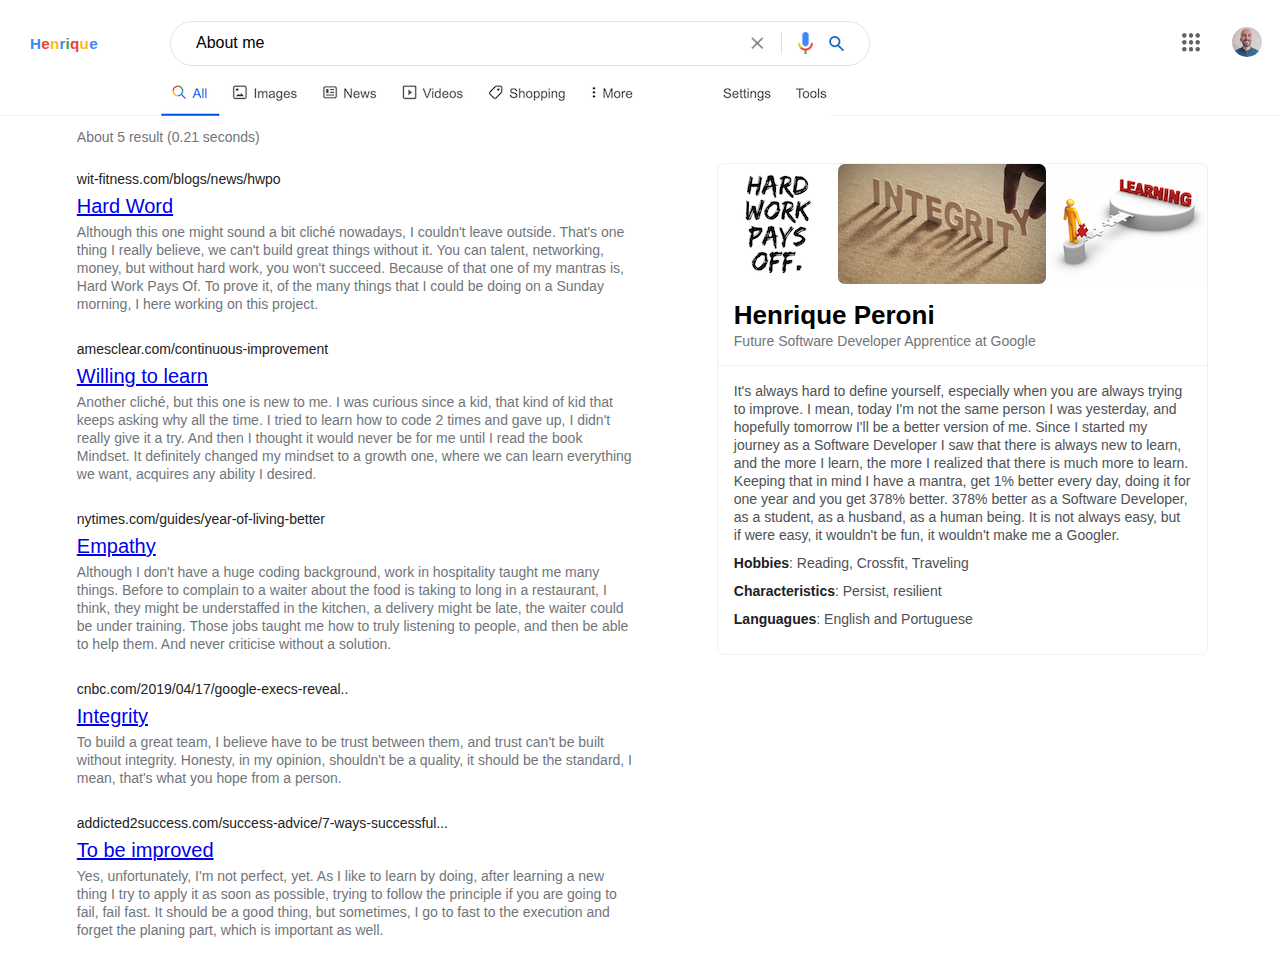
==== commit 2c6b5abd: "Fix minor bugs and spelling mistakes" ====
--- a/about.html
+++ b/about.html
@@ -5,6 +5,7 @@
         <meta name="viewport" content="width=device-width, initial-scale=1.0" />
         <meta http-equiv="X-UA-Compatible" content="ie=edge" />
         <meta name="description" content="A website to show my coding abilities, creativity and desire to work on Google" />
+        <link rel="shortcut icon" type="image/png" href="assets/media/favicon.png" />
         <link rel="stylesheet" href="assets/css/style.css" type="text/css" />
         <link rel="preconnect" href="https://fonts.gstatic.com" />
         <link href="https://fonts.googleapis.com/css2?family=Roboto:wght@400;500;600;700&display=swap" rel="stylesheet" />
@@ -15,7 +16,7 @@
             crossorigin="anonymous"
             type="text/css"
         />
-        <title>Google CV</title>
+        <title>Google CV - About</title>
     </head>
     <body>
         <header>
@@ -103,7 +104,7 @@
             </div>
 
             <div class="ruler">
-                <img class="display-none-s" src="assets/media/results-option.png" alt="" />
+                <img class="display-none-s" src="assets/media/results-option.png" alt="Results bar" />
                 <div class="search-items display-none-m">
                     <p class="selected">All</p>
                     <p>Images</p>
@@ -142,27 +143,44 @@
                             <a href="index.html"><i class="fas fa-home"></i>Home</a>
                         </li>
                         <li>
-                            <a href="https://myactivity.google.com/item?utm_source=google&hl=en-IE&sa=X&ved=0ahUKEwi1rImujOzuAhUAQhUIHfltCUoQsLsECAY&pli=1&restrict=search"><i class="fas fa-history"></i>Search History</a>
-                        </li>
-                        <li>
-                            <a href="https://www.google.com/save?hl=en-IE&sa=X&ved=0ahUKEwi1rImujOzuAhUAQhUIHfltCUoQnpcCCAc"><i class="fas fa-bookmark"></i>Collections</a>
-                        </li>
-                        <li>
-                            <a href="https://www.google.com/preferences?hl=en-IE&sa=X&ved=0ahUKEwiiy6bXqezuAhUIUhUIHQnzAp0Qn5cCCAg"><i class="fas fa-cog"></i>Settings</a>
-                        </li>
-                        <li>
-                            <a href="https://myactivity.google.com/privacyadvisor/search?utm_source=googlemenu&sa=X&ved=0ahUKEwiiy6bXqezuAhUIUhUIHQnzAp0Qp9gDCAk&pli=1"><i class="fas fa-user-shield"></i>Your data in Search</a>
-                        </li>
-                        <li>
-                            <a href="https://www.google.com/safesearch?hl=en-IE&prev=https://www.google.com/&sa=X&ved=0ahUKEwjfjILjqezuAhVSRxUIHUwzCxQQkqkxCAo"><i class="fas fa-eye-slash"></i>Hide explicit results</a>
-                        </li>
-                        <li>
-                            <a href="https://www.google.com/search/howsearchworks/"><i class="fas fa-search"></i>How Search workd</a>
-                        </li>
-                        <li>
-                            <a href="https://support.google.com/websearch/?visit_id=637490039293134150-1014534305&hl=en-IE&rd=2#topic=3378866"><i class="fas fa-question-circle"></i>Help</a>
-                        </li>
-                        <li><i class="fas fa-exclamation-circle"></i><a href="mailto:henrique.peeroni@gmail.com?subject=Feedback about Google-CV website">Send feedback</a></li>
+                            <a href="https://myactivity.google.com/item?utm_source=google&hl=en-IE&sa=X&ved=0ahUKEwi1rImujOzuAhUAQhUIHfltCUoQsLsECAY&pli=1&restrict=search">
+                                <i class="fas fa-history"></i>Search History
+                            </a>
+                        </li>
+                        <li>
+                            <a href="https://www.google.com/save?hl=en-IE&sa=X&ved=0ahUKEwi1rImujOzuAhUAQhUIHfltCUoQnpcCCAc">
+                                <i class="fas fa-bookmark"></i>Collections
+                            </a>
+                        </li>
+                        <li>
+                            <a href="https://www.google.com/preferences?hl=en-IE&sa=X&ved=0ahUKEwiiy6bXqezuAhUIUhUIHQnzAp0Qn5cCCAg">
+                                <i class="fas fa-cog"></i>Settings
+                            </a>
+                        </li>
+                        <li>
+                            <a href="https://myactivity.google.com/privacyadvisor/search?utm_source=googlemenu&sa=X&ved=0ahUKEwiiy6bXqezuAhUIUhUIHQnzAp0Qp9gDCAk&pli=1">
+                                <i class="fas fa-user-shield"></i>Your data in Search
+                            </a>
+                        </li>
+                        <li>
+                            <a href="https://www.google.com/safesearch?hl=en-IE&prev=https://www.google.com/&sa=X&ved=0ahUKEwjfjILjqezuAhVSRxUIHUwzCxQQkqkxCAo">
+                                <i class="fas fa-eye-slash"></i>Hide explicit results
+                            </a>
+                        </li>
+                        <li>
+                            <a href="https://www.google.com/search/howsearchworks/">
+                                <i class="fas fa-search"></i>How Search workd
+                            </a>
+                        </li>
+                        <li>
+                            <a href="https://support.google.com/websearch/?visit_id=637490039293134150-1014534305&hl=en-IE&rd=2#topic=3378866">
+                                <i class="fas fa-question-circle"></i>Help
+                            </a>
+                        </li>
+                        <li>
+                            <i class="fas fa-exclamation-circle"></i>
+                            <a href="mailto:henrique.peeroni@gmail.com?subject=Feedback about Google-CV website">Send feedback</a>
+                        </li>
                     </ul>
                 </nav>
             </div>
@@ -182,8 +200,10 @@
                             <h4>wit-fitness.com/blogs/news/hwpo</h4>
                             <h3><a href="https://www.wit-fitness.com/blogs/news/hwpo-mat-fraser-college-mindset-became-mantra" target="_blank">Hard Word</a></h3>
                             <p>
-                                Although this one might sound a bit cliché nowadays, I could't leave outside. That's one thing I really believe, we can't build great things without it, you can talent, networking, money, but without hard
-                                work, you won't go hard. Because of that one of my mantras is, Hard Work Pays Of. To prove it, of the many things that I could be doing on a Sunday morning, I here working on this project.
+                                Although this one might sound a bit cliché nowadays, I couldn't leave outside. That's one thing I really believe, we
+                                can't build great things without it. You can talent, networking, money, but without hard
+                                work, you won't succeed. Because of that one of my mantras is, Hard Work Pays Of. To prove it, of the many things
+                                that I could be doing on a Sunday morning, I here working on this project.
                             </p>
                         </div>
                     </div>
@@ -192,8 +212,10 @@
                             <h4>amesclear.com/continuous-improvement</h4>
                             <h3><a href="https://jamesclear.com/continuous-improvement" target="_blank">Willing to learn</a></h3>
                             <p>
-                                Another cliché, but this one is new to me. I was curious since a kid, that kind of kid that keeps asking why. I tried to learn how to code 2 times and give up, I didn't really give it a try. And then I
-                                thought it would never be for me until I read the book Mindset. It definitely changed my mindset to a growth one, where we can learn everything we want, acquires any ability I desired.
+                                Another cliché, but this one is new to me. I was curious since a kid, that kind of kid that keeps asking why all the
+                                time. I tried to learn how to code 2 times and gave up, I didn't really give it a try. And then I
+                                thought it would never be for me until I read the book Mindset. It definitely changed my mindset to a growth one,
+                                where we can learn everything we want, acquires any ability I desired.
                             </p>
                         </div>
                     </div>
@@ -202,8 +224,10 @@
                             <h4>nytimes.com/guides/year-of-living-better</h4>
                             <h3><a href="https://www.nytimes.com/guides/year-of-living-better/how-to-be-more-empathetic" target="_blank">Empathy</a></h3>
                             <p>
-                                Although I don't have a huge coding background, work in hospitality teaches many things. Before to complain to a waiter about the food is taking to long in a restaurant, I think, the might be understaffed in
-                                the kitchen, the delivery might be late, the waiter could be under training. Those jobs taught me how to truly listening to people, and then be able to help them. And never criticise without a solution.
+                                Although I don't have a huge coding background, work in hospitality taught me many things. Before to complain to a
+                                waiter about the food is taking to long in a restaurant, I think, they might be understaffed in the kitchen, a
+                                delivery might be late, the waiter could be under training. Those jobs taught me how to truly listening to people,
+                                and then be able to help them. And never criticise without a solution.
                             </p>
                         </div>
                     </div>
@@ -211,16 +235,22 @@
                         <div>
                             <h4>cnbc.com/2019/04/17/google-execs-reveal..</h4>
                             <h3><a href="https://www.cnbc.com/2019/04/17/google-execs-reveal-secrets-to-success-from-ceo-coach-bill-campbell.html" target="_blank">Integrity</a></h3>
-                            <p>To build a great team, I believe have to be trust between them, and it can't be built without integrity. Honesty, in my opinion, shouldn't be a quality, I mean, that's what you hope from a person.</p>
+                            <p>
+                                To build a great team, I believe have to be trust between them, and trust can't be built without integrity. Honesty,
+                                in my opinion, shouldn't be a quality, it should be the standard, I mean, that's what you hope from a person.
+                            </p>
                         </div>
                     </div>
                     <div class="results-list">
                         <div>
                             <h4>addicted2success.com/success-advice/7-ways-successful...</h4>
-                            <h3><a href="https://addicted2success.com/success-advice/7-ways-successful-people-deal-with-their-weaknesses/" target="_blank">Not Important</a></h3>
-                            <p>
-                                Yes, unfortunately, I'm not perfect, yet. As I like to learn by doing, after learning a new thing and try to apply it as soon as possible, trying to follow the principle if you are going to fail, fail fast.
-                                It should be a good thing, but sometimes, I go to fast to the execution and forget the planing part, which is important as well.
+                            <h3><a href="https://addicted2success.com/success-advice/7-ways-successful-people-deal-with-their-weaknesses/"
+                                    target="_blank">To be improved</a></h3>
+                            <p>
+                                Yes, unfortunately, I'm not perfect, yet. As I like to learn by doing, after learning a new thing I try to
+                                apply it as soon as possible, trying to follow the principle if you are going to fail, fail fast.
+                                It should be a good thing, but sometimes, I go to fast to the execution and forget the planing part, which
+                                is important as well.
                             </p>
                         </div>
                     </div>
--- a/assets/css/style.css
+++ b/assets/css/style.css
@@ -38,7 +38,7 @@
     display: -webkit-box;
     display: -ms-flexbox;
     display: flex;
-    margin: 10px;
+    margin: 5px;
 }
 
 .container-navbar li {
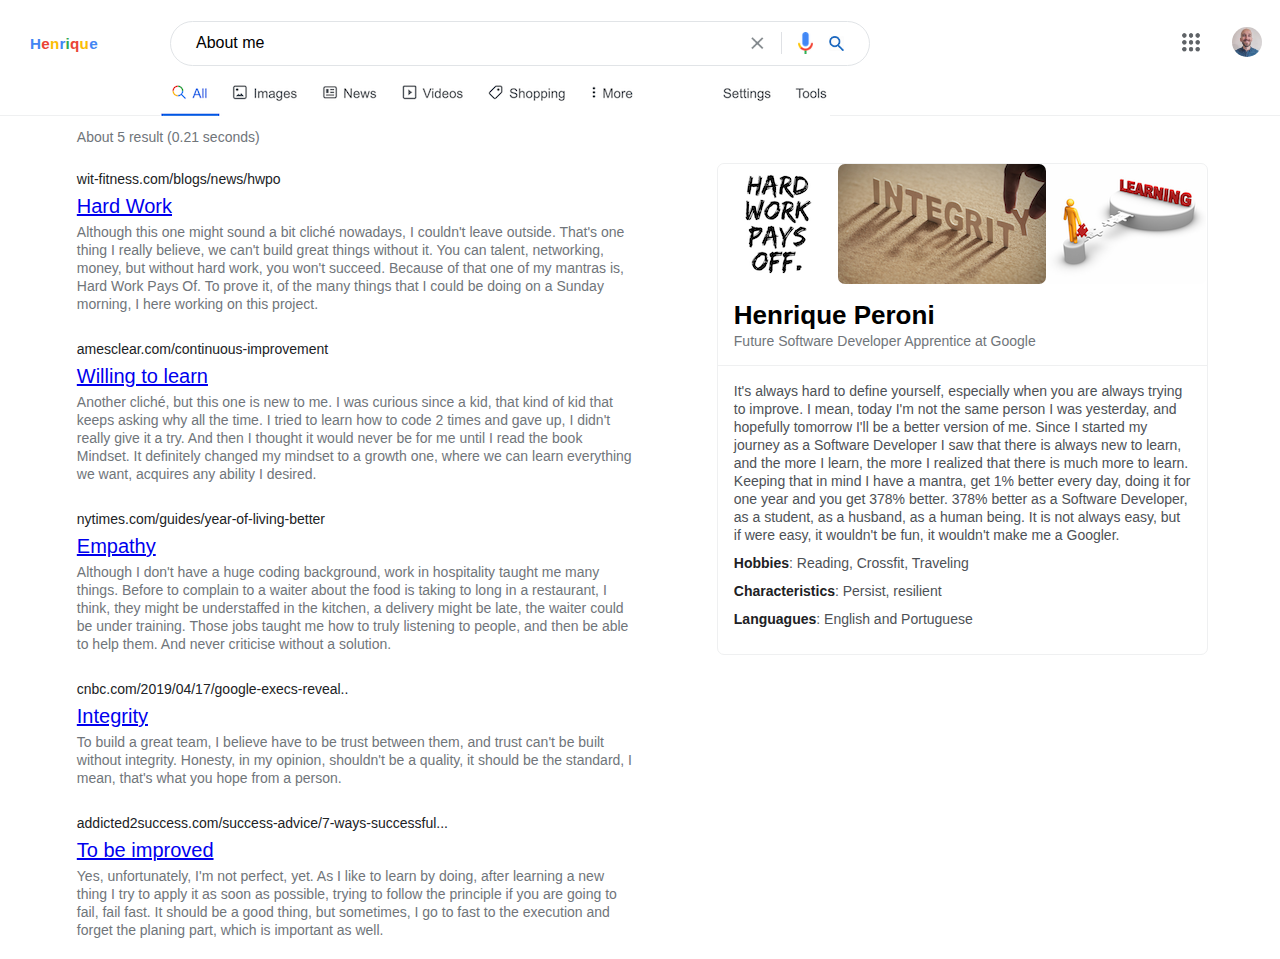
==== commit 56434c4e: "Fix typo" ====
--- a/about.html
+++ b/about.html
@@ -198,7 +198,7 @@
                     <div class="results-list">
                         <div>
                             <h4>wit-fitness.com/blogs/news/hwpo</h4>
-                            <h3><a href="https://www.wit-fitness.com/blogs/news/hwpo-mat-fraser-college-mindset-became-mantra" target="_blank">Hard Word</a></h3>
+                            <h3><a href="https://www.wit-fitness.com/blogs/news/hwpo-mat-fraser-college-mindset-became-mantra" target="_blank">Hard Work</a></h3>
                             <p>
                                 Although this one might sound a bit cliché nowadays, I couldn't leave outside. That's one thing I really believe, we
                                 can't build great things without it. You can talent, networking, money, but without hard
